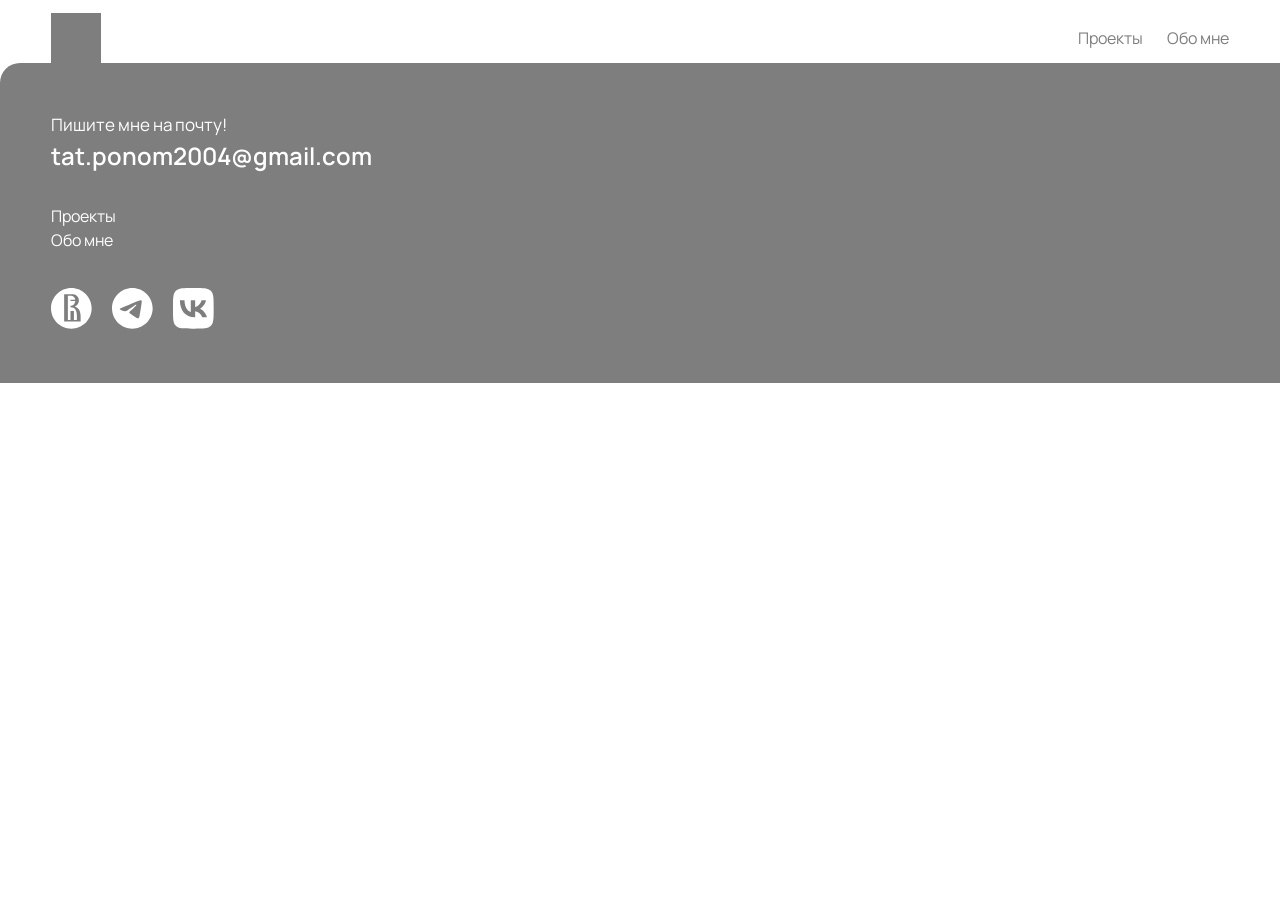
==== about-me.html @ 5d0ae3f8 "fix overscroll, arows, colored tags" ====
<!doctype html>
<html lang="en">
  <head>
    <meta charset="UTF-8" />
    <meta name="viewport" content="width=device-width, initial-scale=1.0" />
    <link rel="stylesheet" href="stylesheets/style.css" />
    <title>Обо мне</title>

    <script src="scripts/main.js"></script>
    <script src="scripts/hero.js"></script>
    <script src="scripts/gallery.js"></script>
    <script src="scripts/projects-data.js"></script>
    <script src="scripts/gallery-generation.js"></script>
    <script src="https://cdn.jsdelivr.net/npm/gsap@3/dist/gsap.min.js"></script>
  </head>

  <body>
    <div id="nav-placeholder"></div>

    <section></section>

    <div id="footer-placeholder"></div>
  </body>
</html>
---- stylesheets/style.css ----
@import url('reset.css');
@import url('font.css');
@import url('layout.css');
@import url('adaptive.css');
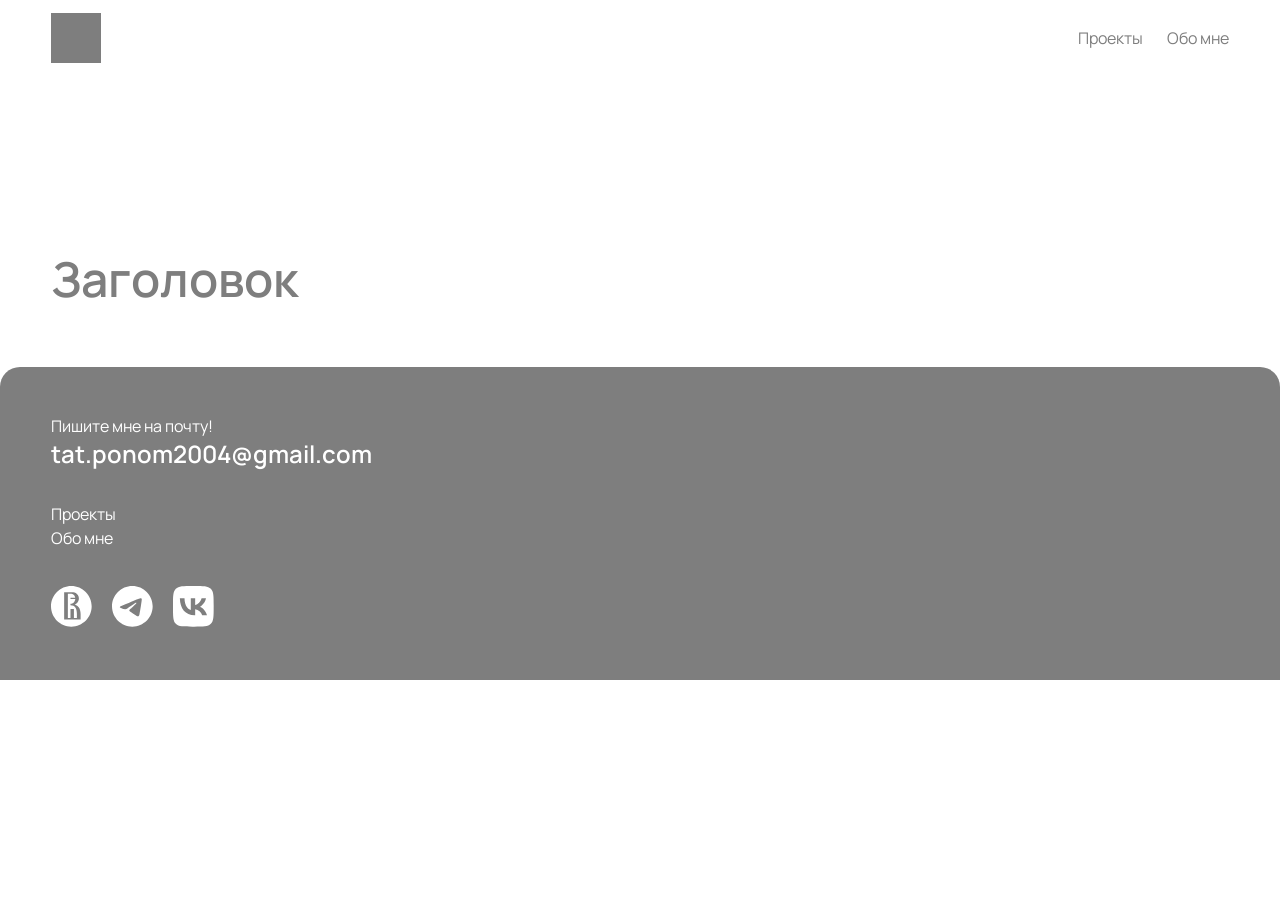
==== commit ee664451: "paddings and margins" ====
--- a/about-me.html
+++ b/about-me.html
@@ -11,13 +11,17 @@
     <script src="scripts/gallery.js"></script>
     <script src="scripts/projects-data.js"></script>
     <script src="scripts/gallery-generation.js"></script>
+    <script src="scripts/fade-animation.js"></script>
     <script src="https://cdn.jsdelivr.net/npm/gsap@3/dist/gsap.min.js"></script>
   </head>
 
   <body>
     <div id="nav-placeholder"></div>
 
-    <section></section>
+    <section>
+      <h2>Заголовок</h2>
+      <img id="portrait" src="" alt="" />
+    </section>
 
     <div id="footer-placeholder"></div>
   </body>
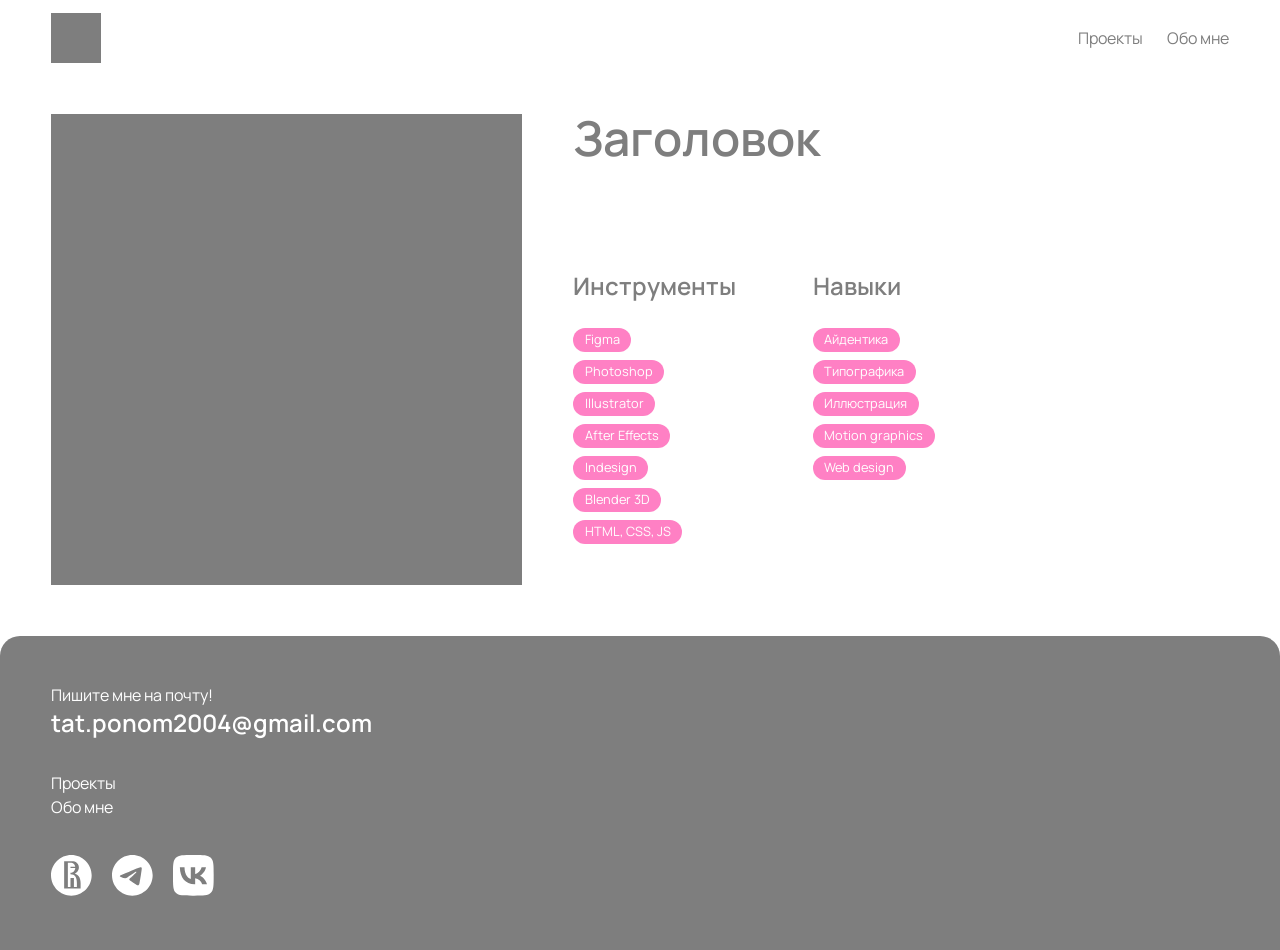
==== commit 9d75a8cb: "about me page" ====
--- a/about-me.html
+++ b/about-me.html
@@ -18,9 +18,36 @@
   <body>
     <div id="nav-placeholder"></div>
 
-    <section>
-      <h2>Заголовок</h2>
-      <img id="portrait" src="" alt="" />
+    <section id="about-me-section">
+      <div id="portrait"></div>
+      <div id="about-me-text">
+        <h2>Заголовок</h2>
+        <p></p>
+        <!-- <h2>Заголовок</h2> -->
+        <div class="two-columns">
+          <div>
+            <h3>Инструменты</h3>
+            <div class="tags-container">
+              <span>Figma</span>
+              <span>Photoshop</span>
+              <span>Illustrator</span>
+              <span>After Effects</span>
+              <span>Indesign</span>
+              <span>Blender 3D</span>
+              <span>HTML, CSS, JS</span>
+            </div>
+          </div>
+
+          <div>
+            <h3>Навыки</h3>
+            <div class="tags-container">
+              <span>Айдентика</span><span>Типографика</span
+              ><span>Иллюстрация</span><span>Motion graphics</span
+              ><span>Web design</span>
+            </div>
+          </div>
+        </div>
+      </div>
     </section>
 
     <div id="footer-placeholder"></div>
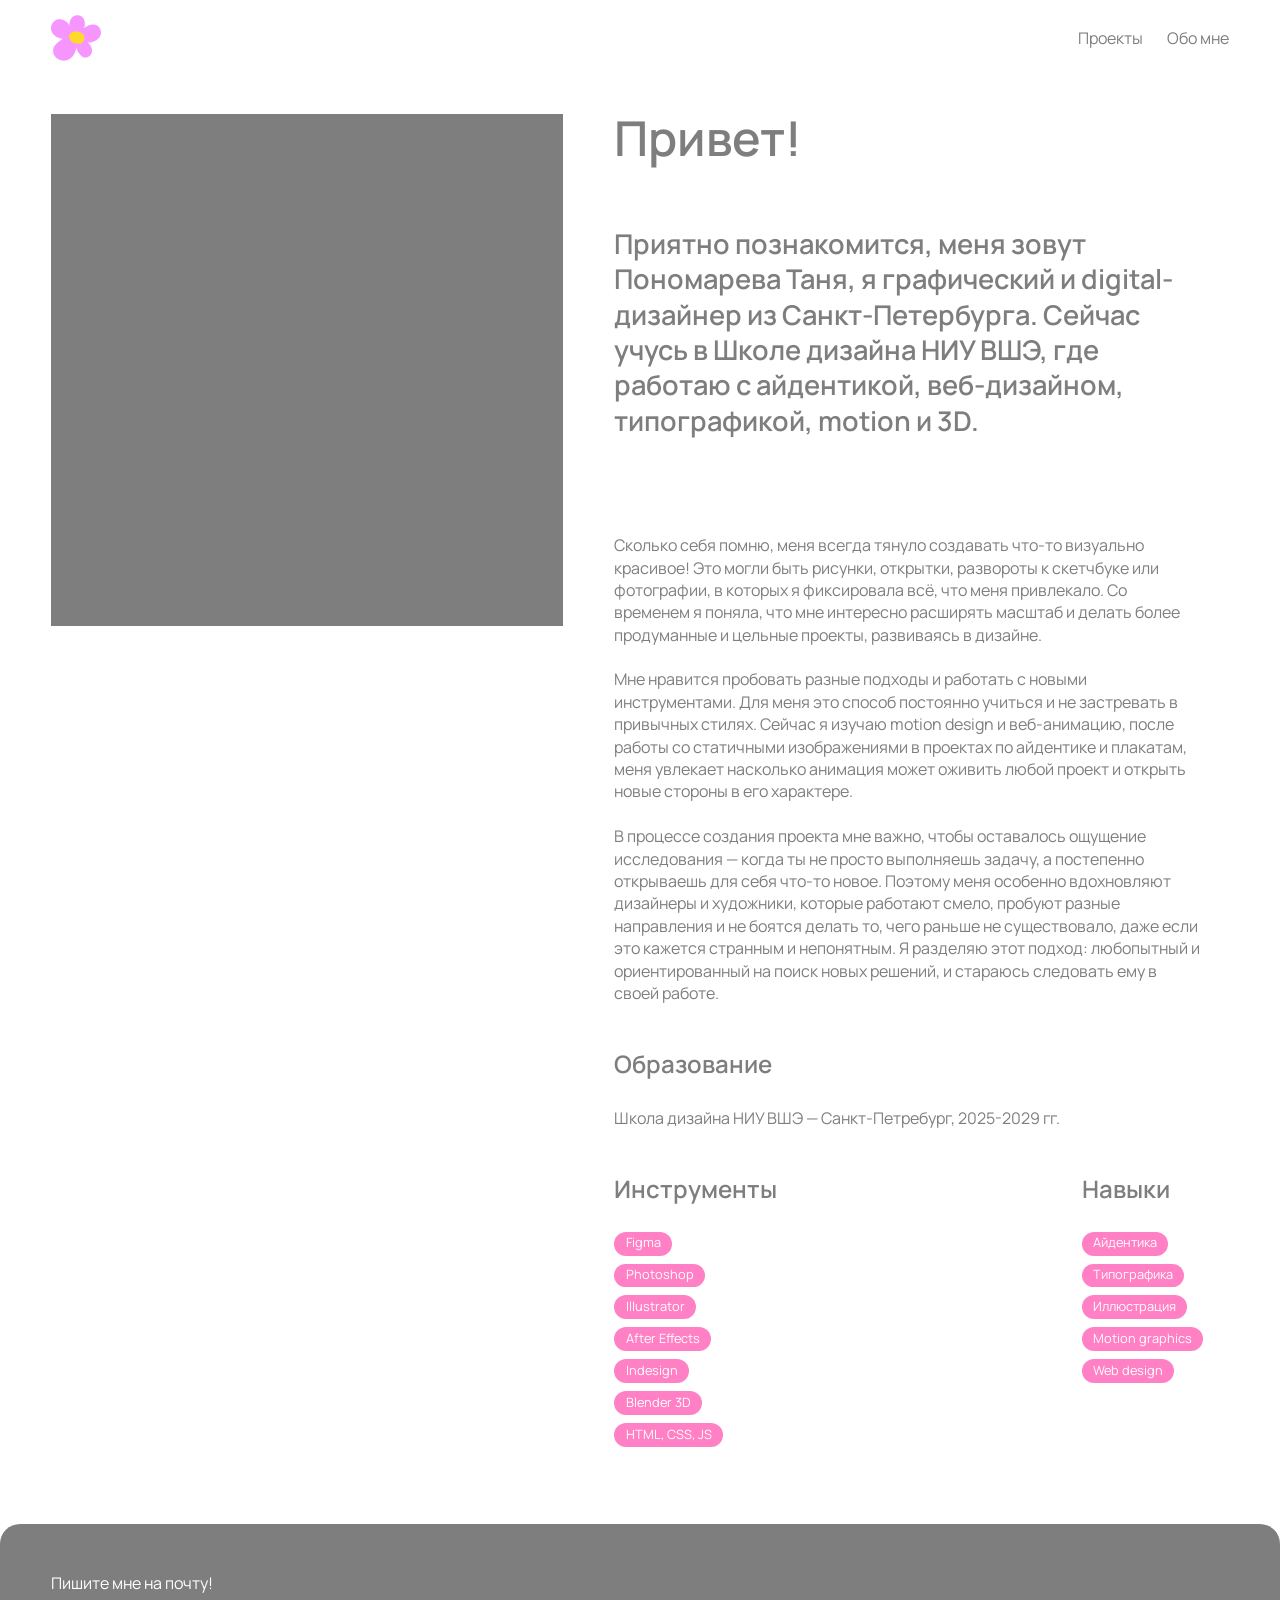
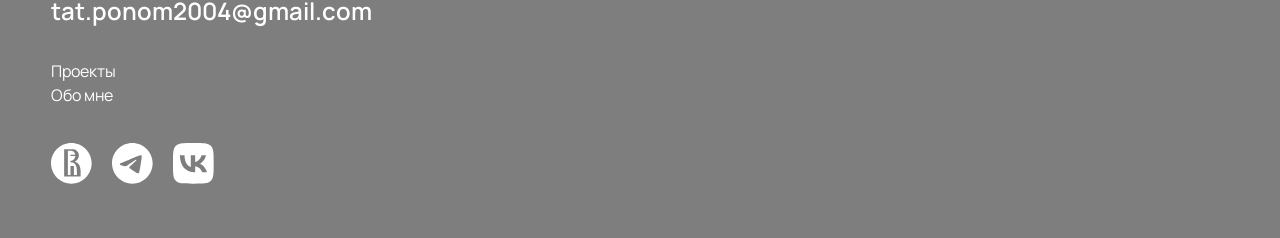
==== commit 02802fda: "about me text, favicon," ====
--- a/about-me.html
+++ b/about-me.html
@@ -4,6 +4,9 @@
     <meta charset="UTF-8" />
     <meta name="viewport" content="width=device-width, initial-scale=1.0" />
     <link rel="stylesheet" href="stylesheets/style.css" />
+
+    <link rel="icon" href="img/icons/icon(11).svg" />
+
     <title>Обо мне</title>
 
     <script src="scripts/main.js"></script>
@@ -21,8 +24,44 @@
     <section id="about-me-section">
       <div id="portrait"></div>
       <div id="about-me-text">
-        <h2>Заголовок</h2>
-        <p></p>
+        <h2>Привет!</h2>
+        <h3 class="big-description">
+          Приятно познакомится, меня зовут Пономарева Таня, я графический и
+          digital-дизайнер из Санкт-Петербурга. Сейчас учусь в Школе дизайна НИУ
+          ВШЭ, где работаю с айдентикой, веб-дизайном, типографикой, motion и
+          3D.
+        </h3>
+        <br />
+        <br />
+        <p>
+          Сколько себя помню, меня всегда тянуло создавать что-то визуально
+          красивое! Это могли быть рисунки, открытки, развороты к скетчбуке или
+          фотографии, в которых я фиксировала всё, что меня привлекало. Со
+          временем я поняла, что мне интересно расширять масштаб и делать более
+          продуманные и цельные проекты, развиваясь в дизайне.
+          <br />
+          <br />
+          Мне нравится пробовать разные подходы и работать с новыми
+          инструментами. Для меня это способ постоянно учиться и не застревать в
+          привычных стилях. Сейчас я изучаю motion design и веб-анимацию, после
+          работы со статичными изображениями в проектах по айдентике и плакатам,
+          меня увлекает насколько анимация может оживить любой проект и открыть
+          новые стороны в его характере.
+          <br />
+          <br />
+          В процессе создания проекта мне важно, чтобы оставалось ощущение
+          исследования — когда ты не просто выполняешь задачу, а постепенно
+          открываешь для себя что-то новое. Поэтому меня особенно вдохновляют
+          дизайнеры и художники, которые работают смело, пробуют разные
+          направления и не боятся делать то, чего раньше не существовало, даже
+          если это кажется странным и непонятным. Я разделяю этот подход:
+          любопытный и ориентированный на поиск новых решений, и стараюсь
+          следовать ему в своей работе.
+        </p>
+        <div>
+          <h3>Образование</h3>
+          <p>Школа дизайна НИУ ВШЭ — Санкт-Петребург, 2025-2029 гг.</p>
+        </div>
         <!-- <h2>Заголовок</h2> -->
         <div class="two-columns">
           <div>
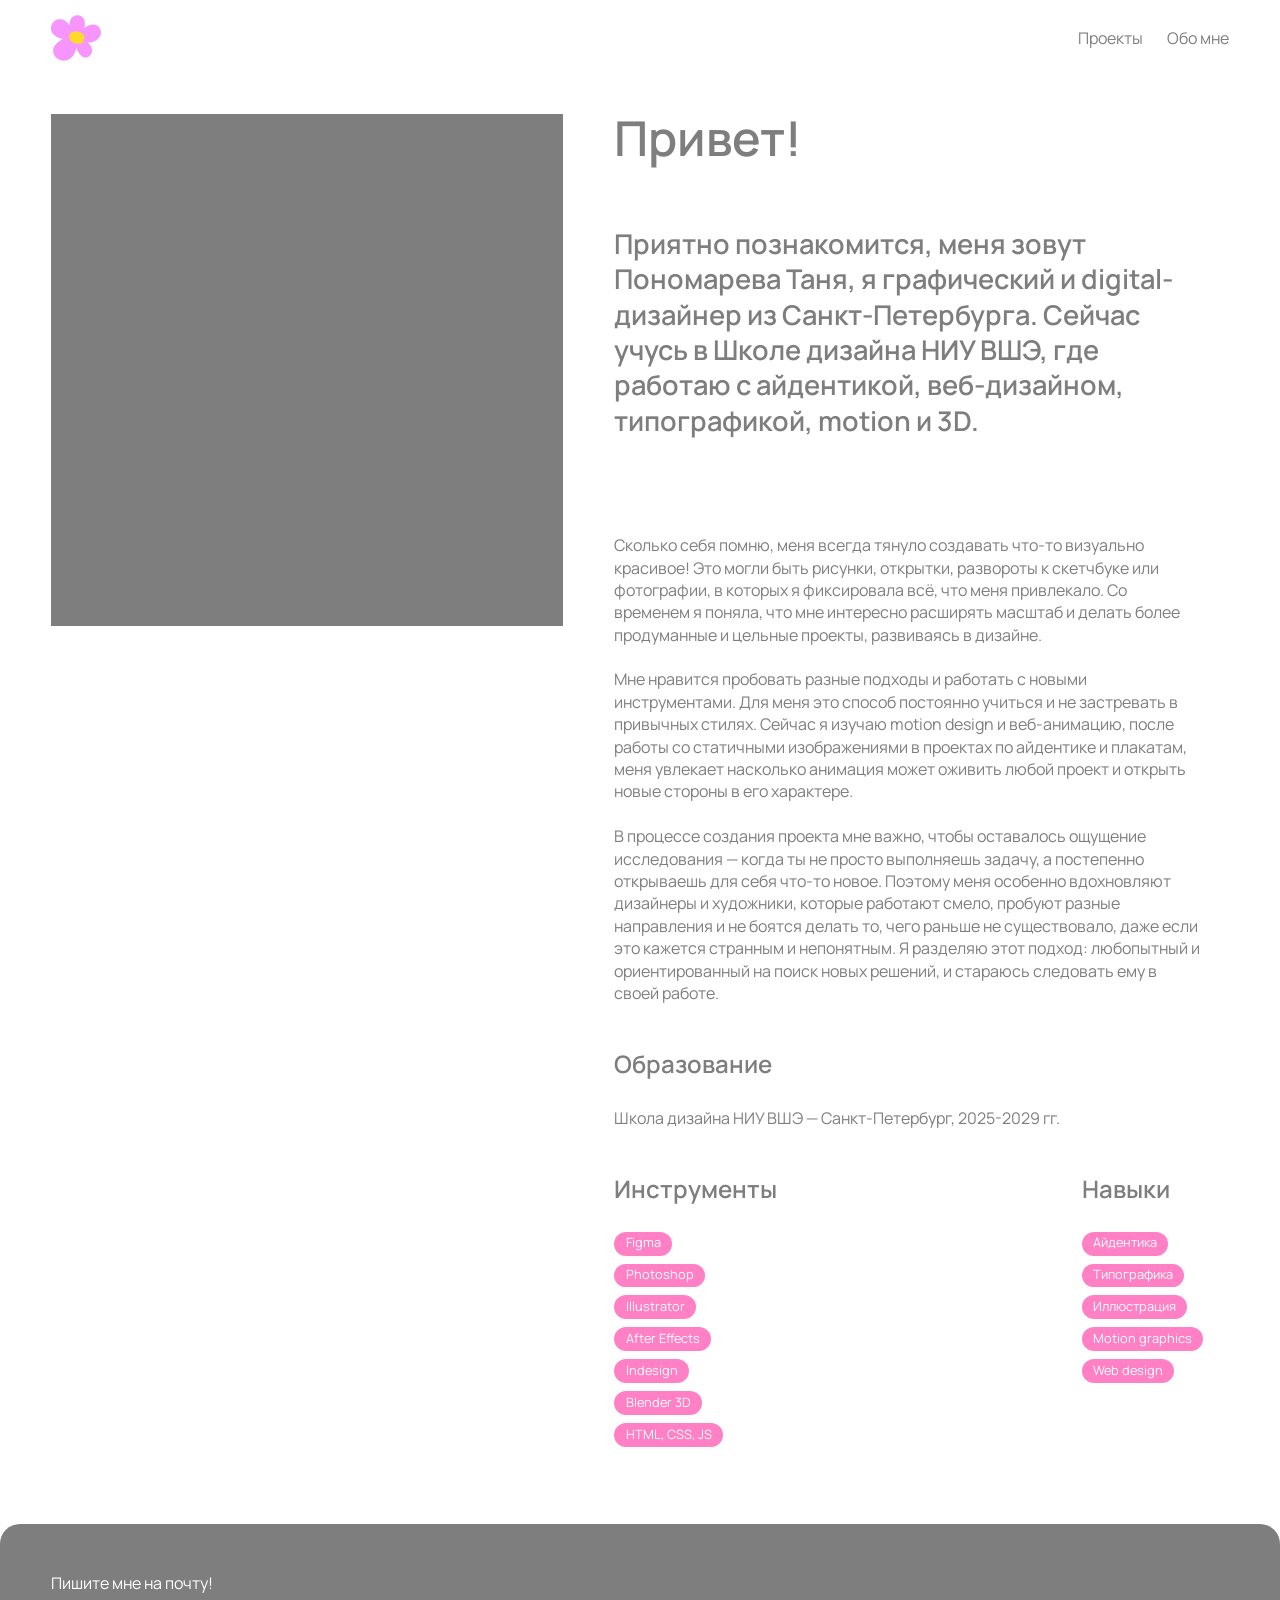
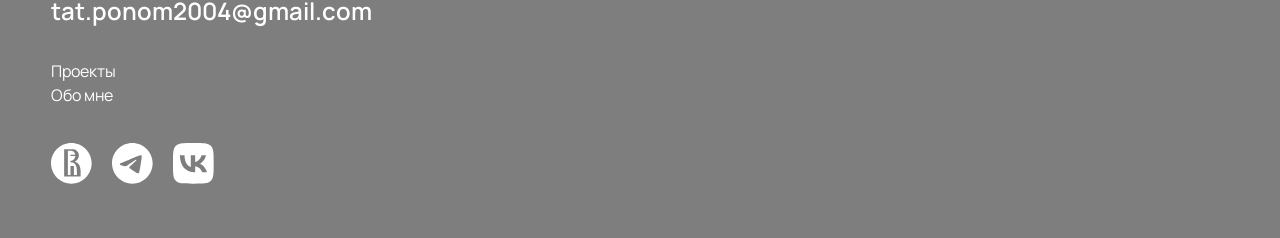
==== commit 5dc50fd8: "short description for projects" ====
--- a/about-me.html
+++ b/about-me.html
@@ -60,7 +60,7 @@
         </p>
         <div>
           <h3>Образование</h3>
-          <p>Школа дизайна НИУ ВШЭ — Санкт-Петребург, 2025-2029 гг.</p>
+          <p>Школа дизайна НИУ ВШЭ — Санкт-Петербург, 2025-2029 гг.</p>
         </div>
         <!-- <h2>Заголовок</h2> -->
         <div class="two-columns">
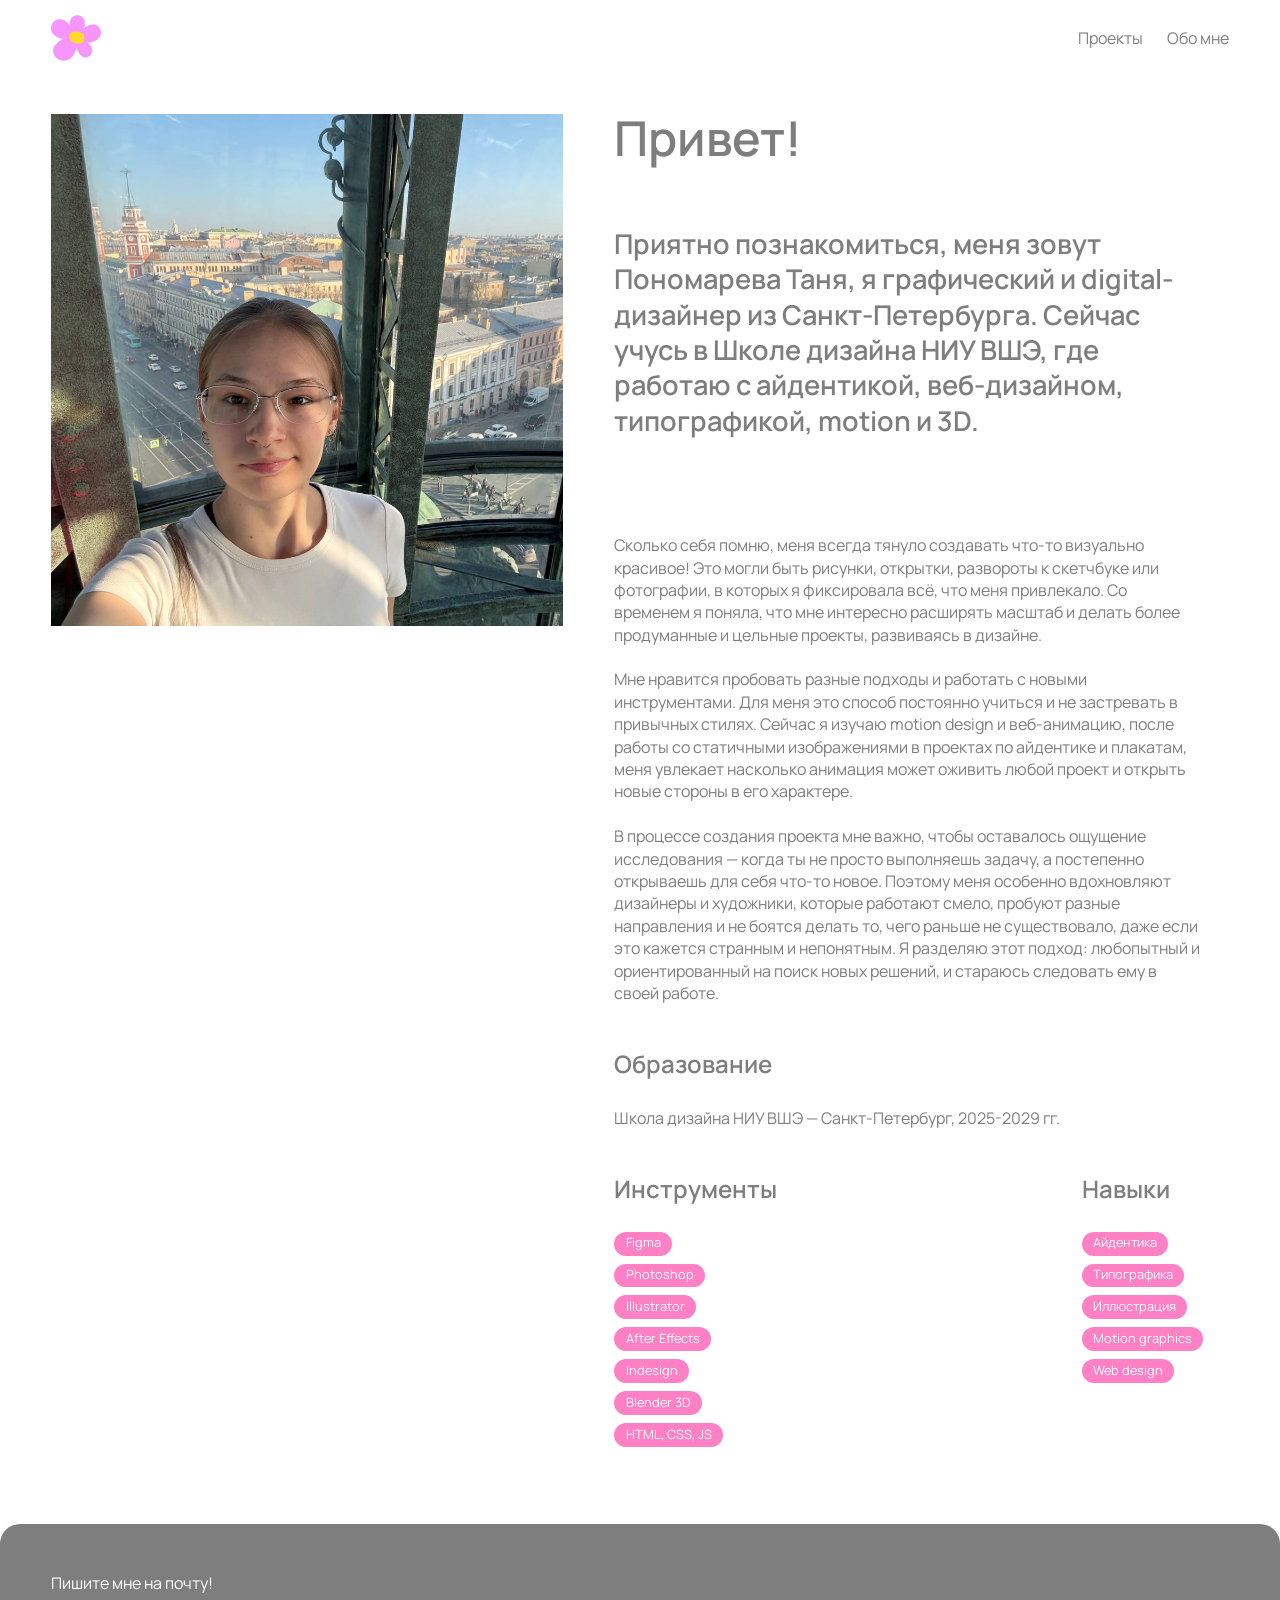
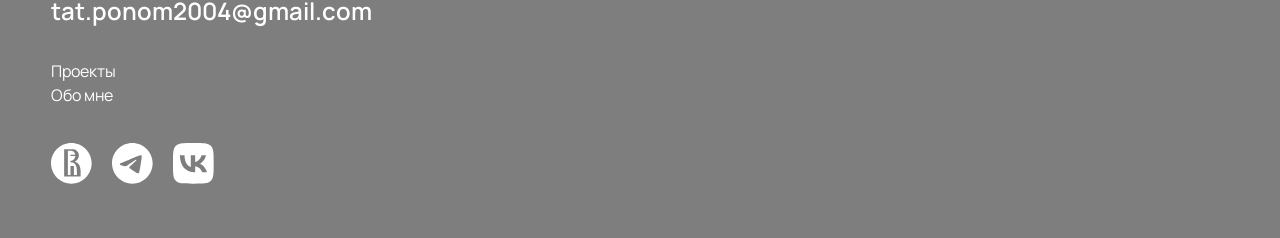
==== commit 28846180: "portrait" ====
--- a/about-me.html
+++ b/about-me.html
@@ -26,7 +26,7 @@
       <div id="about-me-text">
         <h2>Привет!</h2>
         <h3 class="big-description">
-          Приятно познакомится, меня зовут Пономарева Таня, я графический и
+          Приятно познакомиться, меня зовут Пономарева Таня, я графический и
           digital-дизайнер из Санкт-Петербурга. Сейчас учусь в Школе дизайна НИУ
           ВШЭ, где работаю с айдентикой, веб-дизайном, типографикой, motion и
           3D.
